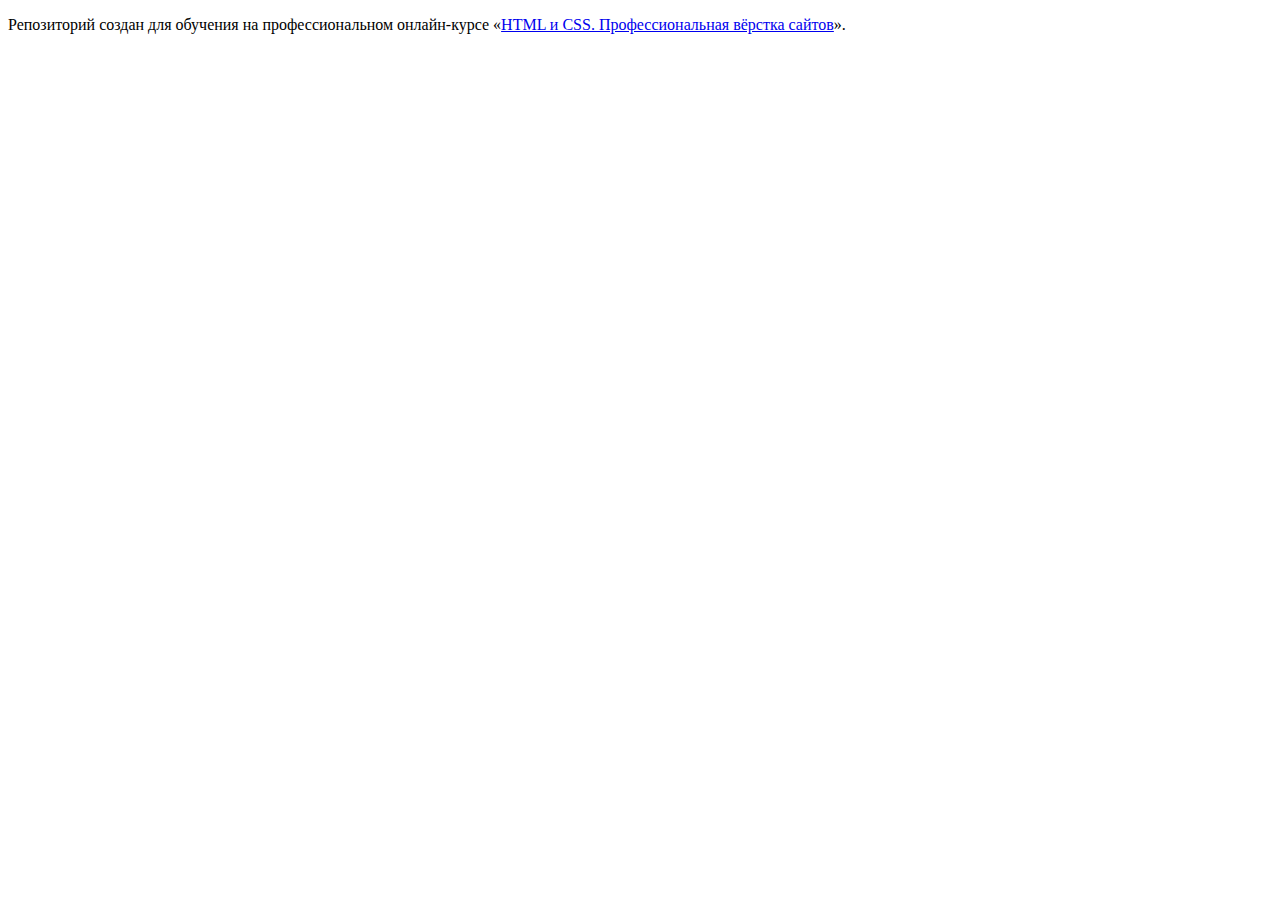
==== index.html @ babab8d6 ":hatching_chick:" ====
<!DOCTYPE html>
<html lang="ru">
  <head>
    <meta charset="utf-8">
    <title>HTML Academy: Седона</title>
  </head>
  <body>

    <p>Репозиторий создан для обучения на профессиональном онлайн‑курсе «<a href="https://htmlacademy.ru/intensive/htmlcss">HTML и CSS. Профессиональная вёрстка сайтов</a>».</p>

  </body>
</html>
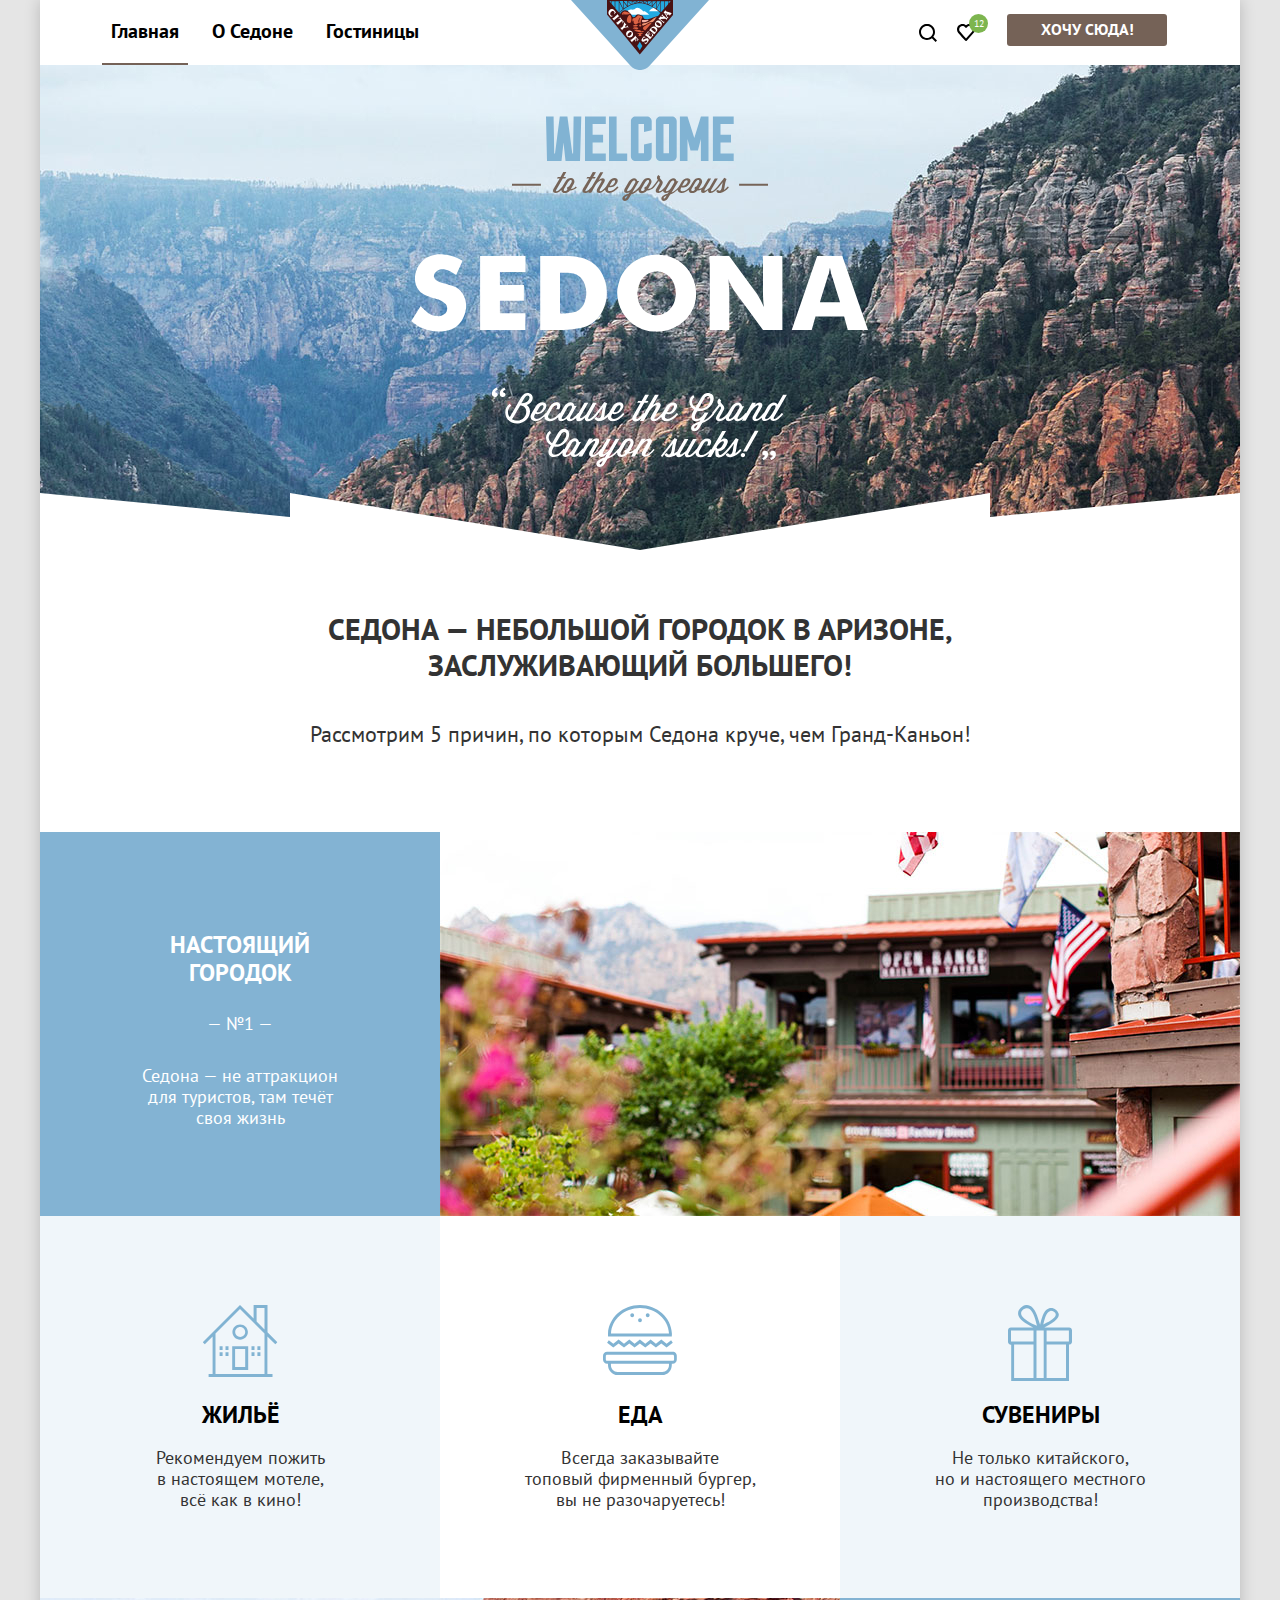
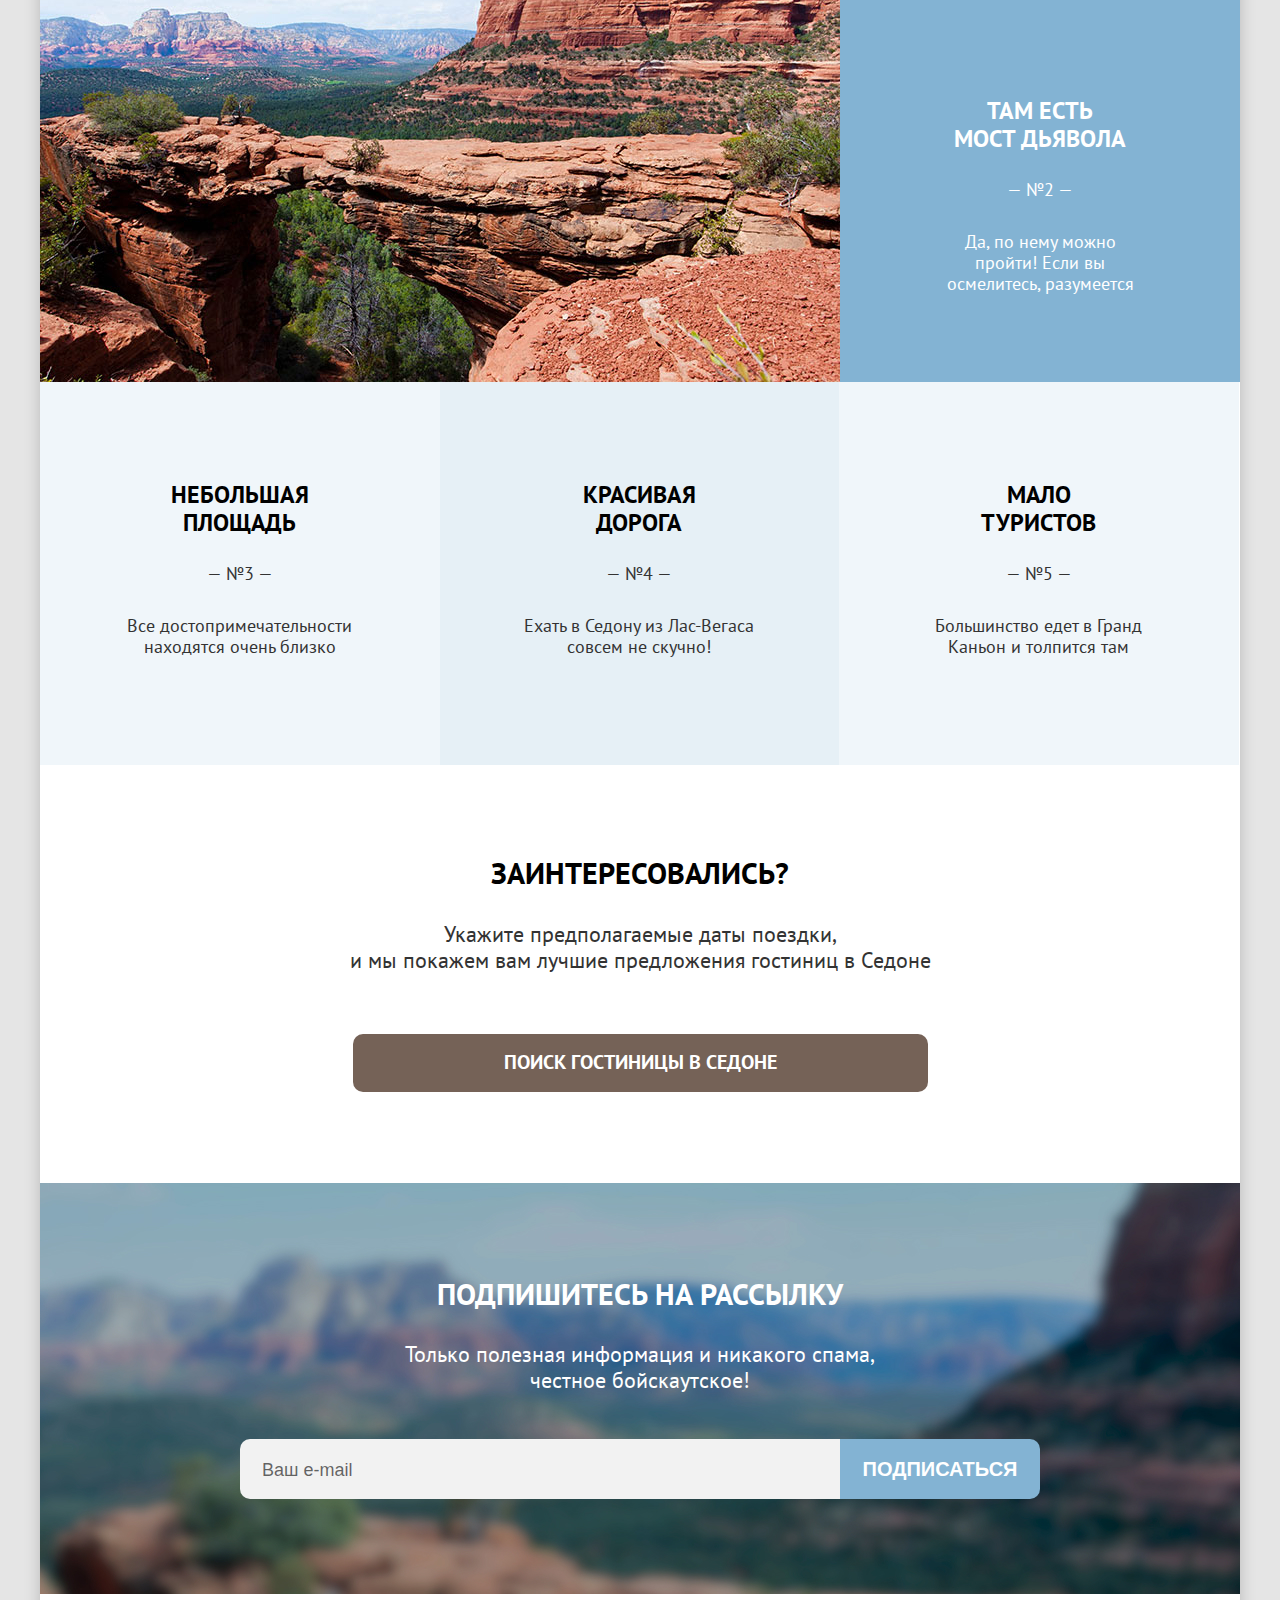
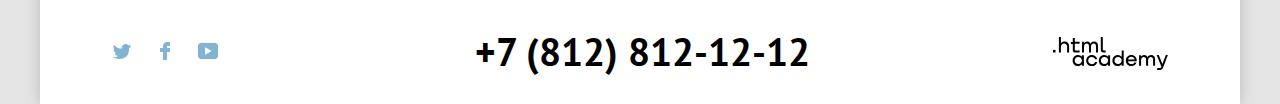
==== commit 75c5fd50: "finish" ====
--- a/index.html
+++ b/index.html
@@ -1,12 +1,295 @@
 <!DOCTYPE html>
 <html lang="ru">
-  <head>
-    <meta charset="utf-8">
-    <title>HTML Academy: Седона</title>
-  </head>
-  <body>
-
-    <p>Репозиторий создан для обучения на профессиональном онлайн‑курсе «<a href="https://htmlacademy.ru/intensive/htmlcss">HTML и CSS. Профессиональная вёрстка сайтов</a>».</p>
-
-  </body>
-</html>
+
+<head>
+  <meta charset="utf-8">
+  <title>HTML Academy: Седона</title>
+  <link rel="icon" href="favicon.ico">
+  <link rel="icon" type="image/png" sizes="32x32" href="img/favicon.png">
+  <link rel="stylesheet" href="./css/style.css">
+</head>
+
+<body>
+  <div class="main-container">
+    <header class="header">
+      <a class="header-logo">
+        <img src="./img/sedona-logo.svg" alt="Логотип сайта Седона" class="header-logo-img" width="138" height="70">
+      </a>
+      <nav class="main-nav">
+        <ul class="site-list">
+          <li class="site-list-item site-list-item--active">
+            <a class="site-list-link ">Главная</a>
+          </li>
+          <li class="site-list-item">
+            <a href="#" class="site-list-link">О Седоне</a>
+          </li>
+          <li class="site-list-item">
+            <a href="catalog.html" class="site-list-link">Гостиницы</a>
+          </li>
+        </ul>
+        <ul class="main-nav-list">
+          <li class="main-nav-item">
+            <a href="#" class="main-nav-link search-link" aria-label="Поиск по сайту">
+              <svg class="search-link-svg" width="18" height="18" viewBox="0 0 18 18" fill="none"
+                xmlns="http://www.w3.org/2000/svg">
+                <path
+                  d="M18 16.5L14.3 12.8C15.3 11.5 16 9.8 16 7.9C16 3.5 12.4 -0.1 8 -0.1C3.6 -0.1 0 3.6 0 8C0 12.4 3.6 16 8 16C9.8 16 11.5 15.4 12.9 14.3L16.6 18L18 16.5ZM8 14C4.7 14 2 11.3 2 8C2 4.7 4.7 2 8 2C11.3 2 14 4.7 14 8C14 11.3 11.3 14 8 14Z" />
+              </svg>
+            </a>
+          </li>
+          <li class="main-nav-item cart">
+            <a href="" class="main-nav-link cart-link" aria-label="Корзина">
+              <svg class="cart-link-svg" width="18" height="17" viewBox="0 0 18 17" fill="none"
+                xmlns="http://www.w3.org/2000/svg">
+                <path
+                  d="M8.9 17C8.6 17 8.3 16.9 8.1 16.6C2.7 10.5 1.4 9.1 1.1 8.7C0.4 7.8 0 6.6 0 5.4C0 2.4 2.4 0 5.5 0C6.8 0 8 0.5 9 1.3C10 0.5 11.3 0 12.5 0C15.5 0 18 2.4 18 5.4C18 6.7 17.5 7.9 16.7 8.8L9.7 16.7C9.5 16.9 9.3 17 8.9 17ZM2.9 7.5C3.2 7.9 6.4 11.5 9 14.4L15.2 7.4C15.7 6.9 15.9 6.2 15.9 5.4C15.9 3.6 14.4 2.1 12.6 2.1C11.6 2.1 10.6 2.6 9.9 3.4C9.6 3.7 9.3 3.8 9 3.8C8.7 3.8 8.4 3.6 8.2 3.4C7.5 2.6 6.5 2.1 5.5 2.1C3.7 2.1 2.2 3.6 2.2 5.4C2.1 6.3 2.5 7 2.9 7.5C2.8 7.5 2.8 7.5 2.9 7.5Z" />
+              </svg>
+
+              <span class="cart-number">12</span>
+            </a>
+            <div class="cart-panel">
+              <ul class="cart-list">
+                <li class="cart-item">
+                  <a href="#" class="cart-item-link">
+                    <img src="./img/hotel-1.jpg" alt="Desert Quail Inn" class="cart-item-img" height="48" width="48">
+                    <p class="cart-item-name">Desert Quail Inn</p>
+                    <p class="cart-item-type">Мотель</p>
+                  </a>
+                  <button class="cart-item-delete" aria-label="Удалить позицию из корзины"></button>
+                </li>
+                <li class="cart-item">
+                  <a href="#" class="cart-item-link">
+                    <img src="./img/hotel-2.jpg" alt="Villas at Poco Diablo" class="cart-item-img" height="48"
+                      width="48">
+                    <p class="cart-item-name">Villas at Poco Diablo</p>
+                    <p class="cart-item-type">Апартаменты</p>
+                  </a>
+                  <button class="cart-item-delete" aria-label="Удалить позицию из корзины"></button>
+                </li>
+              </ul>
+              <a href="#" class="cart-link-all">Все избранные</a>
+            </div>
+          </li>
+          <li class="main-nav-item">
+            <a href="" class="main-nav-link sedona-link">Хочу сюда!</a>
+          </li>
+        </ul>
+      </nav>
+    </header>
+    <main class="main">
+      <h1 class="visually-hidden">Сайт города Седона</h1>
+      <section class="welcome">
+        <h2 class="visually-hidden">Визитная карточка</h2>
+        <img src="./img/welcome-text.svg" alt="Добро пожаловать в Седону" class="welcome-img" width="458" height="352">
+      </section>
+
+      <section class="advantages">
+        <h2 class="visually-hidden">Преимущества</h2>
+        <p class="description-title">Седона — небольшой городок в Аризоне,
+          заслуживающий большего!</p>
+        <p class="description-text">Рассмотрим 5 причин, по которым Седона круче, чем Гранд-Каньон!</p>
+        <ul class="advantages-list">
+          <li class="advantages-item  advantages-item--special">
+            <div class="advantages-container">
+              <div class="advantages-wrapper ">
+
+                <h3 class="advantages-title">Настоящий
+                  городок</h3>
+                <div class="advantages-number">— №1 —</div>
+                <p class="advantages-text">Седона — не аттракцион для туристов, там течёт
+                  своя жизнь</p>
+
+              </div>
+            </div>
+            <ul class="recomendations">
+              <li class="recomendations-item appartments-item">
+                <h4 class="recomendations-title">Жильё</h4>
+                <p class="recomendations-text">Рекомендуем пожить
+                  в настоящем мотеле,
+                  всё как в кино!</p>
+              </li>
+              <li class="recomendations-item eat-item">
+                <h4 class="recomendations-title ">Еда</h4>
+                <p class="recomendations-text">Всегда заказывайте<br>
+                  топовый фирменный бургер, вы не разочаруетесь!</p>
+              </li>
+              <li class="recomendations-item souvenirs-item">
+                <h4 class="recomendations-title">Сувениры</h4>
+                <p class="recomendations-text">Не только китайского,
+                  но&nbsp;и&nbsp;настоящего местного производства!</p>
+              </li>
+            </ul>
+          </li>
+          <li class="advantages-item  advantages-item--special advantages-item--second">
+            <div class="advantages-container">
+              <div class="advantages-wrapper">
+                <h3 class="advantages-title">Там есть
+                  мост дьявола</h3>
+                <div class="advantages-number">— №2 —</div>
+                <p class="advantages-text">Да, по нему можно пройти! Если вы осмелитесь, разумеется</p>
+              </div>
+            </div>
+          </li>
+          <li class="advantages-item square-item">
+            <div class="advantages-wrapper">
+              <h3 class="advantages-title">Небольшая
+                площадь</h3>
+              <div class="advantages-number">— №3 —</div>
+              <p class="advantages-text">Все достопримечательности находятся очень близко</p>
+            </div>
+          </li>
+          <li class="advantages-item road-item">
+            <div class="advantages-wrapper">
+              <h3 class="advantages-title">Красивая
+                дорога</h3>
+              <div class="advantages-number">— №4 —</div>
+              <p class="advantages-text">Ехать в Седону из Лас-Вегаса совсем не скучно!</p>
+            </div>
+          </li>
+          <li class="advantages-item tourists-item">
+            <div class="advantages-wrapper">
+              <h3 class="advantages-title">Мало
+                туристов</h3>
+              <div class="advantages-number">— №5 —</div>
+              <p class="advantages-text">Большинство едет в Гранд Каньон и толпится там</p>
+            </div>
+          </li>
+        </ul>
+      </section>
+      <section class="hotel-search">
+        <h2 class="visually-hidden">Поиск гостиницы</h2>
+        <div class="hotel-search-wrapper">
+          <h3 class="hotel-search-title">Заинтересовались?</h3>
+          <p class="hotel-search-text">Укажите предполагаемые даты поездки,<br>
+            и&nbsp;мы&nbsp;покажем вам лучшие предложения гостиниц в Седоне
+          </p>
+          <a href="" class="hotel-search-link">Поиск гостиницы в Седоне</a>
+        </div>
+      </section>
+    </main>
+    <footer class="footer">
+      <section class="footer-subscribe">
+        <h2 class="visually-hidden">Подписка</h2>
+        <div class="footer-subscribe-wrapper">
+          <h3 class="subscribe-title">Подпишитесь на рассылку</h3>
+          <p class="subscribe-text">
+            Только полезная информация и никакого спама,<br>честное бойскаутское!
+          </p>
+          <form action="https://echo.htmlacademy.ru">
+            <div class="subscribe-form-container">
+              <div class="subscribe-input-container">
+                <label for="" class="visually-hidden">
+                  Введите ваш e-mail
+                </label>
+                <input name="e-mail" type="email" id="subscribe-input" class="subscribe-input" placeholder="Ваш e-mail"
+                  required>
+              </div>
+              <button class="subscribe-submit" type="submit">
+                Подписаться
+              </button>
+            </div>
+          </form>
+        </div>
+      </section>
+      <section class="network">
+        <ul class="network-list">
+          <li class="network-item">
+            <a href="" class="network-link twitter-link" aria-label="Ссылка twitter">
+              <svg width="18" height="15" viewBox="0 0 18 15" fill="none" xmlns="http://www.w3.org/2000/svg">
+                <path
+                  d="M11.6 0.200056C13.4 -0.299944 14.8 0.500056 15.4 1.40006C16.1 1.20006 16.8 0.900056 17.5 0.700056C17.5 1.60006 16.9 2.20006 16.6 2.50006C17.3 2.60006 18 1.90006 18 1.90006C17.8 2.90006 16.9 3.70006 16.3 3.90006C16.1 10.7001 13 15.1001 5.7 15.0001C5.1 15.0001 5.8 15.0001 5.2 15.0001C4.8 15.0001 0.8 14.5001 0 13.1001C2.4 13.3001 4.1 12.7001 5 11.9001C4 11.6001 2.1 11.5001 1.8 9.00006C2.2 9.10006 2.4 9.20006 3.1 9.10006C1.8 8.30006 0.4 7.50006 0.5 5.30006C0.8 5.60006 1.6 5.80006 1.9 5.80006C1.1 5.60006 -0.2 2.50006 0.9 0.900056C2.8 2.80006 4.9 4.50006 8.5 4.70006C8.7 2.30006 9.7 0.800056 11.6 0.200056Z" />
+              </svg>
+            </a>
+          </li>
+          <li class="network-item">
+            <a href="" class="network-link facebook-link" aria-label="Ссылка facebook">
+              <svg width="10" height="18" viewBox="0 0 10 18" fill="none" xmlns="http://www.w3.org/2000/svg">
+                <path d="M7 0C4.8 0 3 1.8 3 4V6H0V10H3V18H7V10H10V6H7V4H10V0H7Z" />
+              </svg>
+            </a>
+          </li>
+          <li class="network-item">
+            <a href="" class="network-link youtube-link" aria-label="Ссылка youtube">
+              <svg width="20" height="16" viewBox="0 0 20 16" fill="none" xmlns="http://www.w3.org/2000/svg">
+                <g clip-path="url(#clip0_3:193)">
+                  <path
+                    d="M17 0H2.9C1.2 0 0 1.5 0 3.2V12.7C0 14.5 1.2 16 2.9 16H17.2C18.7 16 20.1 14.5 20.1 12.8V3.2C19.9 1.5 18.7 0 17 0ZM7 11.8V4.2L13.7 8L7 11.8Z" />
+                </g>
+                <defs>
+                  <clipPath id="clip0_3:193">
+                    <rect width="20" height="16" fill="white" />
+                  </clipPath>
+                </defs>
+              </svg>
+            </a>
+          </li>
+        </ul>
+        <a href="tel:+78128121212" class="number-link">+7 (812) 812-12-12
+        </a>
+        <a href="#" class="logo-htmlacademy-link">
+          <img src="./img/logo_htmlacademy.svg" alt="Ссылка html академии" class="logo-html-link" width="115"
+            height="34">
+        </a>
+      </section>
+    </footer>
+  </div>
+
+  <div class="modal-container">
+    <div class="modal modal-booking">
+      <button class="modal-close-button" aria-label="Закрыть модальное окно" type="button"></button>
+      <section class="modal-content">
+        <h2 class="modal-title">Поиск гостиницы в Седоне</h2>
+        <form class="booking-form" action="https://echo.htmlacademy.ru/" method="post">
+          <div class="booking-form-date arrival-date">
+            <label class="booking-label" for="booking-date-arrival">Дата заезда:</label>
+            <div class="booking-date-input-container">
+              <input class="booking-date-input" type="text" id="booking-date-arrival" name="booking-date-arrival"
+                placeholder="27 апреля 2020" required>
+              <button class="calendar" type="button" aria-label="Открыть календарь"></button>
+              <span class="booking-message booking-message--error">Мы не можем отправить вас в прошлое.</span>
+            </div>
+
+          </div>
+          <div class="booking-form-date departure-date">
+            <label class="booking-label" for="booking-date-departure">Дата выезда:</label>
+            <div class="booking-date-input-container">
+              <input class="booking-date-input" type="text" id="booking-date-departure" name="booking-date-departure"
+                placeholder="1 сентября 2021" required>
+              <button class="calendar" type="button" aria-label="Открыть календарь"></button>
+              <span class="booking-message">На эти даты есть свободные номера. Пока есть.</span>
+            </div>
+          </div>
+          <div class="booking-people-wrapper">
+            <div class="booking-people-container">
+              <lable class="booking-people-lable booking-label">Взрослые:</lable>
+              <div class="booking-people-input-container">
+                <button class="booking-people-minus booking-people-button">-</button>
+                <input type="text" class="booking-people-input" value="2">
+                <button class="booking-people-plus booking-people-button">+</button>
+              </div>
+            </div>
+            <div class="booking-people-container booking-people-container--children">
+              <lable class="booking-people-lable booking-label">Дети:</lable>
+              <div class="info-container">
+                <a href="#" class="info">i</a>
+                <p class="info-text">Укажите количество детей, которые будут с вами, возраст которых от 6 до 18 лет.
+                  Дети до 6 лет размещаются бесплатно.</p>
+              </div>
+              <div class="booking-people-input-container">
+                <button class="booking-people-minus booking-people-button">-</button>
+                <input type="text" class="booking-people-input" value="1">
+                <button class="booking-people-plus booking-people-button">+</button>
+              </div>
+            </div>
+          </div>
+          <div class="booking-submit">
+            <button class="booking-submit-booking" type="submit">Найти</button>
+          </div>
+        </form>
+      </section>
+    </div>
+  </div>
+<script src="./js/script.js"></script>
+</body>
+
+</html>--- a/css/style.css
+++ b/css/style.css
@@ -0,0 +1,2163 @@
+@font-face {
+  font-family: "PT Sans";
+  font-style: normal;
+  font-weight: 700;
+  font-display: swap;
+  src: url("../fonts/ptsans-700.woff2") format("woff2");
+}
+
+@font-face {
+  font-family: "PT Sans";
+  font-style: normal;
+  font-weight: 400;
+  font-display: swap;
+  src: url("../fonts/ptsans-400.woff2") format("woff2");
+}
+
+body{
+  background: #e5e5e5;
+  font-family: "PT Sans", "Arial", sans-serif;
+  font-weight: 400;
+  font-size: 22px;
+  line-height: 36px;
+  color: #333333;
+  padding: 0;
+  margin: 0;
+  height: 100vh;
+}
+
+a {
+  text-decoration: none;
+}
+
+.visually-hidden {
+  position: absolute;
+  width: 1px;
+  height: 1px;
+  margin: -1px;
+  padding: 0;
+  border: 0;
+  clip: rect(0 0 0 0);
+  overflow: hidden;
+}
+
+:root{
+  --white: #ffffff;
+  --black: #000000;
+  --dark: #333333;
+  --gray: #e5e5e5;
+  --light-gray: #f2f2f2;
+  --brown: #756257;
+  --dark-brown: #615048;
+  --green: #7DB54F;
+  --dark-green: #6C9E42;
+  --blue: #83B3D3;
+  --dark-blue: #68A2CA;
+  --cold-light: hsl(204 48% 67% / 0.12);
+  --cold-dark: hsl(204 48% 67% / 0.2);
+  --coral: #FF5757;
+  --orange : #FD922E;
+  --lucky-green: #7DB550;
+  --grey-dark: #e6e6e6;
+  --grey-blue: #3F5E72;
+}
+
+.main-container {
+  width: 1200px;
+  margin: 0 auto;
+  background: var(--white);
+  box-shadow: 0 0 15px rgba(0, 0, 0, 0.2);
+  min-height: 100%;
+  display: flex;
+  flex-direction: column;
+}
+
+.header {
+  position: relative;
+  z-index: 10;
+}
+
+.header-logo {
+  position: absolute;
+  top: 0;
+  left: 531px;
+}
+
+.main-nav {
+  width: 1076px;
+  margin: 0 auto;
+  grid-template-columns: 443px 447px;
+  display: grid;
+  grid-column-gap: 175px;
+}
+
+.site-list {
+  padding: 0;
+  margin: 0;
+  list-style: none;
+  display: flex;
+  flex-wrap: wrap;
+}
+
+.site-list-item {
+  margin-right: 15px;
+  padding-top: 12px;
+  padding-bottom: 15px;
+}
+
+.site-list-item--active {
+  border-bottom: 2px solid var(--brown);
+}
+
+.site-list-link {
+  font-weight: 700;
+  font-size: 20px;
+  line-height: 26px;
+  color: var(--black);
+  text-decoration: none;
+  padding: 3px 0 5px;
+  margin: 0 6px;
+  border-radius: 7px;
+  border: 3px solid transparent;
+}
+
+.site-list-link:hover {
+  color: var(--brown);
+}
+
+.site-list-link:focus {
+  border-color:var(--blue);
+  outline: none;
+}
+
+.site-list-link:active {
+  border-color: transparent;
+  opacity: 0.3;
+}
+
+.main-nav-list {
+  padding: 0;
+  margin: 0;
+  list-style: none;
+  display: flex;
+  flex-wrap: wrap;
+  justify-content: flex-end;
+}
+
+.main-nav-item {
+  padding-top: 9px;
+  margin-left: 21px;
+  padding-bottom: 10px;
+}
+
+.search-link {
+  display: block;
+  width: 38px;
+  height: 37px;
+  position: relative;
+  margin-top: 5px;
+  border: 3px solid transparent;
+  border-radius: 8px;
+  box-sizing: border-box;
+}
+
+.search-link-svg{
+  fill: var(--black);
+  position: absolute;
+  left: 6px;
+  top: 7px;
+}
+
+.search-link:hover .search-link-svg{
+  fill: var(--brown);
+}
+
+.search-link:focus {
+  border-color: var(--blue);
+  outline: none;
+}
+
+.search-link:focus .search-link-svg{
+  fill: var(--brown);
+}
+
+.search-link:active {
+  border-color: transparent;
+  outline: none;
+  opacity: 0.3;
+}
+
+.search-link:active .search-link-svg{
+  fill: var(--brown);
+}
+
+.cart-link {
+  display: block;
+  width: 38px;
+  height: 37px;
+  position: relative;
+  margin-top: 5px;
+  border: 3px solid transparent;
+  border-radius: 8px;
+  box-sizing: border-box;
+}
+
+.cart-link-svg {
+  position: absolute;
+  width: 18px;
+  height: 17px;
+  top: 7px;
+  left: 6px;
+  fill: var(--black);
+}
+
+.cart-link:hover .cart-link-svg{
+  fill: var(--brown);
+}
+
+.cart-link:focus {
+  border: 3px solid var(--blue);
+  border-radius: 10px;
+  outline: none;
+}
+
+.cart-link:focus .cart-link-svg{
+  fill: var(--brown);
+}
+
+.cart-link:active{
+  border-color: transparent;
+  opacity: 0.3;
+}
+
+.cart-link:active .cart-link-svg{
+  fill: var(--brown);
+}
+
+.cart-number {
+  font-size: 10px;
+  display: block;
+  position: absolute;
+  text-decoration: none;
+  color: #ffffff;
+  background: #7DB54F;
+  height: 19px;
+  min-width: 19px;
+  text-align: center;
+  right: -5px;
+  top: -3px;
+  border-radius: 50%;
+  line-height: 19px;
+}
+
+.cart {
+  position: relative;
+  margin-left: 0;
+}
+
+.cart-panel {
+  width: 398px;
+  position: absolute;
+  background: var(--white);
+  border: 1px solid var(--grey-dark);
+  box-shadow: 0px 25px 50px rgba(0, 0, 0, 0.15);
+  border-radius: 20px;
+  left: 8px;
+  top: 53px;
+  transform: translateX(-50%);
+  padding-top: 14px;
+  display: none;
+}
+
+.cart:hover .cart-panel{
+  display: block;
+}
+
+.cart:focus-within .cart-panel{
+  display: block;
+}
+
+.cart-panel::before{
+  content: "";
+  position: absolute;
+  width: 12px;
+  height: 12px;
+  left: 50%;
+  top: -6px;
+  border-top: 1px solid var(--grey-dark);
+  border-left: 1px solid var(--grey-dark);
+  transform: rotate(45deg);
+  background-color: var(--white);
+  margin-left: -8px;
+}
+
+.cart-list {
+  padding: 0 14px 0 15px;
+  margin: 0 auto 18px;
+  list-style: none;
+}
+
+.cart-item {
+  position: relative;
+  margin-bottom: 7px;
+  min-height: 48px;
+}
+
+.cart-item:last-child {
+  margin-bottom: 0;
+}
+
+.cart-item-link {
+  padding: 7px 7px 10px 73px;
+  position: relative;
+  display: inline-block;
+  vertical-align: top;
+  border: 3px solid transparent;
+  border-radius: 10px;
+}
+
+.cart-item-link:hover{
+  opacity: 0.6;
+}
+
+.cart-item-link:focus{
+  border-color: var(--blue);
+  opacity: 1;
+  outline: none;
+}
+
+.cart-item-link:active{
+  border-color: transparent;
+  opacity: 0.3;
+}
+
+.cart-item-img {
+  width: 48px;
+  height: 48px;
+  position: absolute;
+  top: 6px;
+  left: 7px;
+  border-radius: 50%;
+}
+
+.cart-item-name {
+  padding: 0;
+  margin: 0;
+  font-size: 18px;
+  line-height: 25px;
+  color: var(--black);
+  font-weight: 700;
+}
+
+.cart-item-type {
+  padding: 0;
+  margin: 0;
+  font-size: 16px;
+  color: var(--dark);
+  line-height: 18px;
+}
+
+.cart-item-delete {
+  position: absolute;
+  right: 0;
+  top: 7px;
+  width: 36px;
+  height: 36px;
+  display: flex;
+  justify-content: center;
+  align-items: center;
+  border: 3px solid transparent;
+  background: none;
+  cursor: pointer;
+  border-radius: 8px;
+}
+
+.cart-item-delete::after {
+  content: "";
+  width: 16px;
+  height: 16px;
+  display: block;
+  background: url("../img/delete.svg") no-repeat top left;
+  background-size: cover;
+  opacity: 0.2;
+}
+
+.cart-item-delete:hover::after{
+  opacity: 1;
+}
+
+.cart-item-delete:focus{
+  border-color: var(--blue);
+  opacity: 1;
+  outline: none;
+}
+
+.cart-item-delete:active{
+  border-color: transparent;
+  opacity: 0.1;
+}
+
+.cart-link-all {
+  text-align: center;
+  text-transform: uppercase;
+  color: var(--white);
+  display: block;
+  background: var(--brown);
+  width: calc(100% + 2px);
+  margin-left: -1px;
+  border-bottom-left-radius: 20px;
+  border-bottom-right-radius: 20px;
+  margin-bottom: -1px;
+  font-size: 16px;
+  font-weight: 700;
+  line-height: 21px;
+  box-sizing: border-box;
+  padding: 17px 10px;
+  border: 3px solid var(--brown);
+}
+
+.cart-link-all:hover{
+  background-color: var(--dark-brown);
+  border-color: var(--dark-brown);
+}
+
+.cart-link-all:focus{
+  border-color: var(--blue);
+  outline: none;
+}
+
+.cart-link-all:active{
+  border-color: var(--dark-brown);
+  color: rgba(255, 255, 255, 0.3);
+}
+
+.sedona-link {
+  display: inline-block;
+  background: var(--brown);
+  min-width: 160px;
+  box-sizing: border-box;
+  line-height: 21px;
+  padding: 5px 10px 6px;
+  text-decoration: none;
+  border-radius: 3px;
+  font-weight: 700;
+  font-size: 16px;
+  color: #ffffff;
+  text-align: center;
+  text-transform: uppercase;
+}
+
+.sedona-link:hover {
+  background: var(--dark-brown);
+}
+
+.sedona-link:focus {
+  border: 3px solid #83B3D3;
+  outline: none;
+}
+
+.main {
+  flex-grow: 1;
+}
+
+.welcome {
+  min-height: 485px;
+  background: #000000 url("../img/sedona-background.jpeg") no-repeat top center;
+  padding-top: 51px;
+  box-sizing: border-box;
+  position: relative;
+  margin-bottom: 61px;
+}
+
+.welcome::after {
+  content: "";
+  display: block;
+  width: 100%;
+  height: 57px;
+  position: absolute;
+  left: 0;
+  bottom: 0;
+  background: url("../img/divider.svg") no-repeat center bottom;
+}
+
+.welcome-img {
+  margin: 0 auto;
+  display: block;
+  width: 458px;
+}
+
+.description-title{
+  text-transform: uppercase;
+  margin: 0 auto 33px;
+  padding: 0;
+  display: block;
+  width: 702px;
+  font-size: 30px;
+  text-align: center;
+  font-weight: 700;
+}
+
+.description-text {
+  padding: 0;
+  margin: 0 auto 80px;
+  width: 720px;
+  text-align: center;
+}
+
+.advantages-list{
+  padding: 0;
+  margin: 0;
+  list-style: none;
+  display: flex;
+  flex-wrap: wrap;
+  width: 100%;
+}
+
+.advantages-item{
+  text-align: center;
+  width: 33.3%;
+}
+
+.advantages-item--special{
+  width: 100%;
+}
+
+.advantages-item--special .advantages-container::after{
+  content: "";
+  width: 800px;
+  min-height: 384px;
+  background: url("../img/photo-cafe.jpeg") no-repeat top left;
+  background-size: cover;
+  display: block;
+}
+
+.advantages-item--second .advantages-container::after{
+  background-image: url("../img/photo-canion.jpeg");
+  order: 1;
+
+}
+
+.advantages-item--second .advantages-wrapper{
+  order: 2;
+
+}
+
+.advantages-wrapper{
+  padding: 99px 0 108px 0;
+
+}
+
+.advantages-item--special .advantages-wrapper{
+  background:#83B3D3 ;
+  width: 400px;
+  padding: 99px 0 87px 0;
+}
+
+.advantages-item--special .advantages-container{
+  display: flex;
+  align-items: stretch;
+}
+
+.advantages-title{
+  font-size: 24px;
+  font-weight: 700px;
+  line-height: 28px;
+  color: var(--black);
+  text-transform: uppercase;
+  padding: 0;
+  margin: 0 auto 26px;
+  width: 172px;
+}
+
+.advantages-item--special .advantages-title{
+  color: white;
+}
+
+.advantages-number{
+  font-size: 18px;
+  line-height: 21px;
+  color: var(--dark);
+  margin-bottom: 31px;
+}
+
+.advantages-item--special .advantages-number{
+  color: white;
+}
+
+.advantages-text{
+  font-size: 18px;
+  font-weight: 400;
+  line-height: 21px;
+  color: var(--dark);
+  padding: 0;
+  margin: 0 auto;
+  width: 216px;
+}
+
+.advantages-item--special .advantages-text{
+  color: white;
+}
+
+.recomendations{
+  display: flex;
+  justify-content: flex-start;
+  width: 100%;
+  margin: 0;
+  padding: 0;
+  list-style: none;
+  flex-wrap: wrap;
+}
+
+.recomendations-item{
+  display: block;
+  width: 400px;
+  position: relative;
+  padding: 185px 0 88px 0;
+  margin: 0;
+}
+
+.recomendations-item::before{
+  content: "";
+  display: block;
+  width: 75px;
+  height: 72px;
+  position: absolute;
+  left: 50%;
+  top: 89px;
+  transform: translateX(-50%);
+  background: transparent;
+}
+
+.appartments-item::before{
+  background: url("../img/group-house.svg");
+}
+
+.eat-item::before{
+  background: url("../img/icon-burger.svg");
+  width: 74px;
+  height: 70px;
+}
+
+.souvenirs-item::before{
+  background: url("../img/icon-surprise.svg");
+  width: 64px;
+  height: 76px;
+}
+
+.recomendations-title{
+  padding: 0;
+  margin: 0 0 18px 0;
+  display: block;
+  font-weight: 700;
+  font-size: 24px;
+  line-height: 28px;
+  text-transform: uppercase;
+  width: 401px;;
+  text-align: center;
+}
+
+.recomendations-text{
+  padding: 0;
+  margin: 0 auto;
+  display: block;
+  font-weight: 400;
+  font-size: 18px;
+  line-height: 21px;
+  color: #333333;
+  width: 227px;
+}
+
+.appartments-item .recomendations-text{
+  width: 175px;
+}
+
+.appartments-item{
+  width: 400px;
+  background-color: var(--cold-light);
+  color: var(--black);
+}
+
+.eat-item .recomendations-text{
+  width: 248px;
+}
+
+.eat-item{
+  width: 400px;
+  background-color: var(--white);
+  color: var(--black);
+}
+
+.souvenirs-item .recomendations-text{
+  width: 279px;
+}
+
+.souvenirs-item{
+  width: 400px;
+  background-color: var(--cold-light);
+  color: var(--black);
+}
+
+.square-item{
+  background-color: var(--cold-light);
+  color: var(--black);
+}
+
+.square-item .advantages-text{
+  width: 270px;
+  color: var(--dark);
+}
+
+.road-item{
+  background-color: var(--cold-dark);
+  color: var(--black);
+}
+
+.road-item .advantages-text{
+  width: 283px;
+  color: var(--dark);
+}
+
+.tourists-item{
+  background-color: var(--cold-light);
+  color: var(--black);
+}
+
+.tourists-item .advantages-text{
+  color: var(--dark);
+}
+
+.hotel-search{
+  padding: 90px 0 91px;
+}
+
+.hotel-search-wrapper{
+  width: 626px;
+  margin: 0 auto;
+  text-align: center;
+}
+
+.hotel-search-title{
+  padding: 0;
+  margin: 0 0 30px;
+  font-weight: 700;
+  font-size: 30px;
+  line-height: 36px;
+  text-transform: uppercase;
+  color: var(--black);
+}
+
+.hotel-search-text{
+  padding: 0;
+  margin: 0 0 61px;
+  font-size: 22px;
+  line-height: 26px;
+  color: var(--dark);
+}
+
+.hotel-search-link{
+  display: inline-block;
+  padding: 10px 15px 12px;
+  margin: 0 auto;
+  min-width: 575px;
+  color:white;
+  background: var(--brown);
+  text-transform: uppercase;
+  border-radius: 10px;
+  text-decoration: none;
+  box-sizing: border-box;
+  font-weight: 700;
+  font-size: 20px;
+}
+
+.hotel-search-link:hover{
+  background: var(--dark-brown);
+}
+
+.hotel-search-link:focus{
+  border: 3px solid #83B3D3;
+  outline: none;
+}
+
+.footer-subscribe{
+  padding: 68px 0 90px;
+  min-height: 411px;
+  background: #ffffff url("../img/background-transparent.jpeg") no-repeat top center;
+  padding-top: 93px;
+  box-sizing: border-box;
+  position: relative;
+}
+
+.inner-page .footer-subscribe{
+  background: var(--white);
+  padding-top: 87px;
+  margin-bottom: 39px;
+}
+
+.footer-subscribe-wrapper{
+  margin: 0 auto;
+  text-align: center;
+}
+
+.subscribe-title{
+  padding: 0;
+  margin: 0 0 29px;
+  font-weight: 700;
+  font-size: 30px;
+  line-height: 36px;
+  text-transform: uppercase;
+  color: var(--white);
+}
+
+.inner-page .subscribe-title{
+  color: var(--black);
+}
+
+.subscribe-text{
+  padding: 0;
+  margin: 0 0 46px;
+  font-size: 22px;
+  line-height: 26px;
+  font-weight: 400;
+  color: var(--white);
+}
+
+.subscribe-input{
+  width: 600px;
+  height: 60px;
+  background: var(--light-gray);
+  color: var(--black);
+  display: block;
+  border: none;
+  border-bottom-left-radius: 10px;
+  border-top-left-radius: 10px;
+  padding-left: 22px;
+  box-sizing: border-box;
+  font-size: 18px;
+  line-height: 26px;
+  padding-top: 4px;
+  font-weight: 400;
+}
+
+.subscribe-input::placeholder {
+  color: rgba(0, 0, 0, 0.6);
+}
+
+.subscribe-input:hover{
+  background: var(--grey-dark);
+}
+
+.subscribe-input:focus{
+  background: #E6E6E6;
+  border-radius: 10px 0 0 10px;
+  border: 3px solid #83B3D3;
+  outline: none;
+}
+
+.subscribe-input:valid{
+  background: var(--white);
+  border: 3px solid #000000;
+}
+
+.subscribe-input::spelling-error{
+  background: var(--white);
+  border: 3px solid var(--coral);
+}
+
+.subscribe-submit{
+  min-width: 200px;
+  height: 60px;
+  background: var(--blue);
+  color: var(--white);
+  border-bottom-right-radius: 10px;
+  border-top-right-radius: 10px;
+  border: none;
+  text-transform: uppercase;
+  font-size: 20px;
+  font-weight: 700;
+  line-height: 26px;
+  cursor: pointer;
+}
+
+.subscribe-submit:hover{
+  background: var(--dark-blue);
+  box-shadow: 0px 4px 4px rgba(0, 0, 0, 0.25);
+}
+
+.subscribe-submit:focus{
+  background: var(--dark-blue);
+  border: 3px solid var(--brown);
+  border-radius: 0px 10px 10px 0px;
+  outline: none;
+}
+
+.subscribe-form-container{
+  display: flex;
+  width: 100%;
+  justify-content: center;
+}
+
+.network{
+  width: 1076px;
+  margin: 0 auto;
+  display: flex;
+  justify-content: space-between;
+}
+
+.network-list{
+  padding: 0;
+  margin: 37px 0 0;
+  list-style: none;
+  display: flex;
+  flex-wrap: wrap;
+}
+
+.network-item{
+  margin-right: 3px;
+}
+
+.network-link{
+  display: flex;
+  width: 40px;
+  height: 40px;
+  border: 3px solid transparent;
+  box-sizing: border-box;
+  border-radius: 10px;
+  align-items: center;
+  justify-content: center;
+}
+
+.network-link:focus{
+  border: 3px solid #83B3D3;
+}
+
+.twitter-link svg{
+  display: block;
+  width: 18px;
+  height: 15px;
+
+  /*background: url("../img/twitter.svg") no-repeat 0 0;*/
+}
+
+.facebook-link svg{
+  display: block;
+  width: 10px;
+  height: 18px;
+  /*background: url("../img/facebook.svg") no-repeat 0 0;*/
+}
+
+.youtube-link svg{
+  display: block;
+  width: 20px;
+  height: 16px;
+  /*background: url("../img/youtube.svg") no-repeat 0 0;*/
+}
+
+.network-link svg{
+  fill:#83B3D3;
+}
+
+.network-link:hover svg{
+  fill: var(--dark-blue) ;
+}
+
+.youtube-link:hover svg{
+  filter: drop-shadow(0px 4px 4px rgba(0, 0, 0, 0.25));
+}
+
+.number-link{
+  display: flex;
+  color: var(--black);
+  min-width: 361px;
+  height: 70px;
+  margin: 20px;
+  padding: 15px;
+  text-decoration: none;
+  text-align: center;
+  font-weight: 700;
+  line-height: 45px;
+  font-size: 39px;
+  margin-bottom: 20px;
+  border: 3px solid transparent;
+  box-sizing: border-box;
+  border-radius: 10px;
+  border: none;
+}
+
+.logo-htmlacademy-link{
+  margin-top: 43px;
+  margin-right: 10px;
+}
+
+.number-link:hover{
+  color: var(--brown);
+}
+
+.number-link:focus{
+  color: var(--brown);
+  border: 3px solid #83B3D3;
+}
+
+.logo-html-link svg{
+  display: block;
+  padding: 0;
+  margin: 42px 0px 19px 0px;
+  list-style: none;
+  flex-wrap: wrap;
+  min-width: 133px;
+  border: 3px solid transparent;
+  box-sizing: border-box;
+  border-radius: 10px;
+  border: none;
+}
+
+.logo-html-link:focus {
+  border: 3px solid #83B3D3;
+}
+
+.catalog-products{
+  background: var(--black) url("../img/catalog-background.jpeg") no-repeat top left;
+  padding: 39px 0 0 0;
+  margin: 0;
+}
+
+.inner-header-title{
+  margin: 0;
+  padding: 0 0 0 71px;
+  color: var(--white);
+  font-size: 60px;
+  line-height: 64px;
+  font-weight: 700;
+}
+
+.breadcrumbs{
+  display: flex;
+  margin: 0 0 39px 0;
+  list-style: none;
+  padding: 0 0 0 65px;
+}
+
+.breadcrumbs-link-home{
+  width: 28px;
+  height: 27px;
+  display: flex;
+  justify-content: center;
+  align-items: center;
+  border: 3px solid transparent;
+  box-sizing: border-box;
+  border-radius: 4px;
+  margin-right: 15px;
+}
+
+.breadcrumbs-link-home::after{
+  content: "";
+  width: 12px;
+  height: 12px;
+  background: url("../img/bread-crumbs-home.svg") no-repeat top left;
+  background-size: cover;
+  display: block;
+}
+
+.breadcrumbs-link-home:hover{
+  opacity: 0.6;
+}
+
+.breadcrumbs-link-home:focus{
+  border-color: var(--blue);
+  outline: none;
+}
+
+.breadcrumbs-link{
+  display: block;
+  font-weight: 400;
+  font-size: 16px;
+  line-height: 27px;
+  color: var(--white);
+  border: 3px solid transparent;
+  cursor: pointer;
+}
+
+.breadcrumbs-link:hover{
+  opacity: 0.6;
+}
+
+.breadcrumbs-link:focus{
+  border-color: var(--blue);
+  outline: none;
+}
+
+.breadcrumbs-link::before{
+  background: url("../img/nav-link-export.svg") no-repeat top left;
+}
+
+
+
+
+.catalog-filter-container{
+  display: flex;
+  flex-wrap: wrap;
+  padding-left: 72px;
+}
+
+.catalog-filter-group{
+  padding: 0;
+  margin: 0;
+  border: none;
+  padding-right: 67px;
+}
+
+.catalog-filter-title{
+  padding: 0;
+  margin: 0;
+  font-size: 20px;
+  line-height: 26px;
+  font-weight: 700;
+  color: var(--white);
+}
+
+.catalog-filter-list{
+  padding: 29px 0 0 0;
+  margin: 0;
+  list-style: none;
+}
+
+.catalog-filter-group-cost{
+  padding: 0;
+  margin: 0;
+  border: none;
+  padding-right: 67px;
+  padding-left: 100px;
+}
+
+.checkbox-label{
+  position: relative;
+  padding-left: 40px;
+  font-size: 18px;
+  line-height: 23px;
+  color: var(--white);
+  display: inline-block;
+  vertical-align: top;
+  cursor: pointer;
+}
+
+.checkbox-label::before{
+  content: "";
+  width: 20px;
+  height: 20px;
+  border-radius: 3px;
+  background: var(--white);
+  display: block;
+  position: absolute;
+  left: 0;
+  top: 0;
+}
+
+.checkbox-label::after{
+  content: "";
+  width: 11px;
+  height: 7px;
+  position: absolute;
+  left: 4px;
+  top: 3px;
+  border-left: 2px solid #3F5E72;
+  border-bottom: 2px solid #3F5E72;
+  display: none;
+  transform: rotate(-45deg);
+}
+
+.checkbox-input:checked + .checkbox-label::after{
+  display: block;
+}
+
+.checkbox-label::before:hover{
+  background: rgba(255, 255, 255, 0.6);
+}
+
+.checkbox-label::before:focus{
+  border-color: var(--blue);
+  outline: none;
+}
+
+
+
+.radio-label{
+  position: relative;
+  padding-left: 40px;
+  font-size: 18px;
+  line-height: 23px;
+  color: var(--white);
+  display: inline-block;
+  vertical-align: top;
+  cursor: pointer;
+}
+
+.radio-label::before{
+  content: "";
+  width: 20px;
+  height: 20px;
+  border-radius: 50%;
+  background: var(--white);
+  display: block;
+  position: absolute;
+  left: 0;
+  top: 0;
+}
+
+.radio-label::after{
+  content: "";
+  width: 10px;
+  height: 10px;
+  border-radius: 50%;
+  background: var(--grey-blue);
+  position: absolute;
+  left: 5px;
+  top: 5px;
+  display: none;
+
+}
+
+.radio-input:checked + .radio-label::after{
+  display: block;
+}
+
+.min-max-container{
+  border: 2px solid var(--white);
+  border-radius: 4px;
+  display: flex;
+  width: 287px;
+  height: 48px;
+  box-sizing: border-box;
+  position: relative;
+  justify-content: space-between;
+  margin-top: 35px;
+  margin-bottom: 20px;
+}
+
+.min-max-container::after{
+  content: "";
+  position: absolute;
+  left: 142px;
+  top: 0;
+  height: 46px;
+  width: 1px;
+  border-left: 2px solid var(--white);
+  display: block;
+}
+
+.min-max-container:hover{
+  opacity: 0.6;
+}
+
+.min-max-container:focus{
+  border: 2px solid #FFFFFF;
+  box-sizing: border-box;
+  box-shadow: 0px 0px 0px 3px #81B3D2;
+}
+
+.min-max-group{
+  width: 142px;
+  display: flex;
+}
+
+.min-max-group:hover{
+  box-sizing: border-box;
+  opacity: 0.6;
+}
+
+.min-max-group:focus{
+  border: 2px solid #FFFFFF;
+  box-sizing: border-box;
+  box-shadow: 0px 0px 0px 3px #81B3D2;
+}
+
+.min-max-group:valid{
+  background: var(--white);
+  border: 3px solid #000000;
+}
+
+.min-max-input{
+  width: 98px;
+  background: none;
+  border: none;
+  font-size: 18px;
+  line-height: 23px;
+  color: var(--white);
+  padding:0 17px;
+  box-sizing: border-box;
+}
+
+.min-max-input-max{
+  width: 91px;
+  background: none;
+  border: none;
+  font-size: 18px;
+  line-height: 23px;
+  color: var(--white);
+  padding: 0 0px 0 13px;
+  box-sizing: border-box;
+}
+
+.min-max-input:focus{
+  outline: none;
+}
+
+.min-max-label{
+  font-size: 18px;
+  line-height: 20px;
+  font-weight: normal;
+  color: rgba(0, 0, 0, 0.3);
+  padding-top: 10px;
+  padding-left: 13px;
+}
+
+.range-container{
+  width: 287px;
+  height: 20px;
+  position: relative;
+}
+
+.range-scale{
+  width: 100%;
+  height: 1px;
+  border-top: 4px solid rgba(255, 255, 255, 0.3);
+  top: 7px;
+  left: 0;
+  position: absolute;
+}
+
+.range{
+  width: 75%;
+  height: 1px;
+  border-top: 4px solid var(--white);
+  top: 7px;
+  left: 0;
+  position: absolute;
+}
+
+.range-handle{
+  display: block;
+  width: 20px;
+  height: 20px;
+  background: var(--white);
+  border-radius: 5px;
+  position: absolute;
+  top: 0;
+  left: 0;
+}
+
+.range-handle--min{
+  left: 0;
+}
+
+.range-handle--max{
+  left: 75%;
+}
+
+.catalog-filter-submit-reset{
+  display: flex;
+  flex-direction: column;
+  justify-content: space-between;
+  width: 186px;
+  padding: 0;
+  margin: 0;
+  text-align: center;
+  align-items: center;
+  border: transparent;
+}
+
+.button-filter-submit{
+  margin: 0;
+  margin-top: 59px;
+  padding: 3px 0 0 3px;
+  font-size: 14px;
+  line-height: 21px;
+  font-weight: 700;
+  display: block;
+  text-transform: uppercase;
+  min-width: 160px;
+  background: var(--blue);
+  color: var(--white);
+  height: 48px;
+  border: 3px solid transparent;
+  border-radius: 4px;
+
+}
+
+.button-filter-submit:hover{
+  background: var(--dark-blue);
+}
+
+.button-filter-submit:focus{
+  border-color: var(--white);
+}
+
+.button-filter-reset{
+  margin: 0;
+  margin-top: 10px;
+  padding: 0 5px 0 5px;
+  font-size: 17px;
+  line-height: 40px;
+  font-weight: 400;
+  color: var(--white);
+  background: transparent;
+  border: 3px solid transparent;
+  border-radius: 4px;
+  display: block;
+  margin-bottom: 71px;
+}
+
+.button-filter-reset:hover{
+  opacity: 0.6;
+}
+
+.button-filter-reset:focus{
+  border: 3px solid var(--blue);
+  box-sizing: border-box;
+  border-radius: 4px;
+
+}
+
+.sorting{
+  padding: 44px 70px 42px;
+  display: flex;
+}
+
+.sorting-title{
+  font-weight: 700;
+  padding: 5px 0 0;
+  margin: 0 193px 0 0;
+  font-size: 30px;
+  line-height: 39px;
+  text-transform: uppercase;
+  color: var(--black);
+}
+
+.select-control{
+  width: 287px;
+  height: 48px;
+  border: 2px solid #E6E6E6;
+  box-sizing: border-box;
+  border-radius: 4px;
+  font-weight: 400;
+  font-size: 16px;
+  line-height: 23px;
+  color: var(--dark);
+  padding: 0 0 0 12px;
+}
+
+.select-control:hover {
+  border: 2px solid var(--blue);
+  box-sizing: border-box;
+  border-radius: 4px;
+}
+
+.select-control:focus {
+  border: 2px solid var(--blue);
+  box-sizing: border-box;
+  border-radius: 4px;
+}
+
+.sorting-list{
+  padding: 0;
+  margin: 0 0 0 72px;
+  display: flex;
+  list-style: none;
+  width: 170px;
+
+}
+
+.sorting-item{
+  margin-left: 8px;
+
+
+}
+
+.sorting-link{
+  width: 48px;
+  height: 48px;
+  display: flex;
+  justify-content: center;
+  align-items: center;
+  border: 2px solid #E6E6E6;
+  box-sizing: border-box;
+  border-radius: 4px;
+}
+
+.sorting-link::before{
+  content: "";
+  width: 16px;
+  height: 14px;
+  display: block;
+
+}
+
+.sorting-link--table::before{
+  background: url("../img/mode-tile.svg") no-repeat top left;
+
+}
+
+.sorting-link--full::before{
+  background: url("../img/mode-slideshow.svg") no-repeat top left;
+}
+
+.sorting-link--list::before{
+  background: url("../img/mode-tile.svg") no-repeat top left;
+}
+
+.sorting-link:hover {
+  border: 2px solid var(--blue);
+  box-sizing: border-box;
+  border-radius: 4px;
+}
+
+.sorting-link:focus {
+  border: 2px solid var(--blue);
+  box-sizing: border-box;
+  border-radius: 4px;
+}
+
+.sorting-link:valid {
+  border: 2px solid var(--black);
+  box-sizing: border-box;
+  border-radius: 4px;
+}
+
+.hotels{
+  padding: 0 70px;
+}
+
+.hotels-list{
+  padding: 0;
+  margin: 0;
+  list-style: none;
+  border-top: 1px solid var(--gray);
+
+}
+
+.hotels-item{
+  padding-top: 27px;
+  padding-bottom: 8px;
+  border-bottom: 1px solid var(--gray);
+  position: relative;
+  padding-left: 219px;
+  padding-right: 200px;
+  min-height: 145px;
+
+}
+
+.hotel-img-link{
+  display: block;
+  width: 180px;
+  height: 120px;
+  position: absolute;
+  top: 31px;
+  left: 2px;
+}
+
+.hotel-img-link:hover {
+  opacity: 0.6;
+}
+
+.hotel-img-link:focus{
+  border: 3px solid var(--blue);
+}
+
+.hotel-img{
+  display: block;
+
+}
+
+.hotel-container{
+
+}
+
+.hotel-name{
+  padding: 0;
+  margin: 0;
+  font-size: 24px;
+  line-height: 31px;
+  font-weight: 700;
+  display: block;
+
+}
+
+.hotel-name:hover {
+  color: var(--brown);
+}
+
+.hotel-name:focus {
+  border: 3px solid var(--blue);
+  box-sizing: border-box;
+  border-radius: 10px;
+  cursor: pointer;
+}
+
+.hotel-type-container{
+  display: flex;
+  font-size: 18px;
+  line-height: 23px;
+  font-weight: 400;
+  margin-bottom: 33px;
+}
+
+.hotel-type{
+  min-width: 151px;
+  margin-right: 6px;
+}
+
+.hotel-price{
+  min-width: 151px;
+
+}
+
+.hotel-links-container{
+  display: flex;
+
+
+}
+
+.hotel-card-link{
+  padding: 8px 15px 8px;
+  background: var(--brown);
+  color: var(--white);
+  border-radius: 4px;
+  min-width: 151px;
+  text-align: center;
+  display: block;
+  text-transform: uppercase;
+  text-decoration: none;
+  font-size: 16px;
+  line-height: 21px;
+  font-weight: 700;
+  box-sizing: border-box;
+
+}
+
+.hotel-link{
+  background: var(--brown);
+  margin-right: 7px;
+}
+
+.hotel-link:hover{
+  background: var(--dark-brown);
+}
+
+.hotel-link:focus{
+  background: var(--dark-brown);
+  border: 3px solid var(--blue);
+}
+
+.hotel-liked{
+  background: var(--blue);
+  min-width: 160px;
+}
+
+.hotel-liked:hover{
+  border: 1px solid var(--brown);
+  background: var(--dark-blue);
+}
+
+.hotel-liked:focus{
+  border: 3px solid var(--brown);
+  background: var(--dark-blue);
+}
+.hotel-liked--liked{
+  background: var(--green);
+}
+
+.hotel-liked--liked:hover{
+  background: var(--dark-green);
+}
+
+.hotel-liked--liked:focus{
+  background: var(--dark-green);
+  border: 3px solid var(--brown);
+}
+
+.hotel-rate-container{
+  position: absolute;
+  right: 0;
+  width: 163px;
+  height: 100%;
+  top: 0;
+}
+
+.hotel-level-stars{
+  height: 17px;
+  background: url(../img/star.svg) space top left;
+  position: absolute;
+  top: 34px;
+  left: 50%;
+  transform: translateX(-50%);
+}
+
+.hotel-level-stars--1{
+  width: 18px;
+}
+
+.hotel-level-stars--2{
+  width: 39px;
+}
+
+.hotel-level-stars--3{
+  width: 58px;
+}
+
+.hotel-level-stars--4{
+  width: 75px;
+
+}
+
+.hotel-level-stars--5{
+  width: 98px;
+
+}
+
+.hotel-rating{
+  padding: 8px 32px 7px;
+  position: absolute;
+  bottom: 30px;
+  right: 2px;
+  font-size: 16px;
+  line-height: 21px;
+  text-align: center;
+  text-transform: uppercase;
+  color: #333333;
+  display: inline-block;
+  border-radius: 2px;
+  background: var(--gray);
+  white-space: no-wrap;
+}
+
+.hotel-loading{
+  padding-top: 31px;
+  padding-bottom: 4px;
+  border-bottom: 1px solid var(--gray);
+  position: relative;
+  padding-left: 218px;
+  padding-right: 217px;
+  min-height: 81px;
+}
+
+.hotel-loading-link{
+  background: var(--blue);
+  color: var(--white);
+  min-width: 160px;
+  height: 55px;
+  font-size: 20px;
+  line-height: 26px;
+  display: block;
+  align-items: center;
+  text-align: center;
+  text-transform: uppercase;
+  font-weight: 700;
+  box-sizing: border-box;
+  padding-top: 14px;
+  border-radius: 4px;
+}
+
+.pagination-sorting-page{
+  padding: 0 72px;
+  display: flex;
+}
+
+.pagination-container{
+  padding: 0;
+  margin: 0 219px 0 0;
+  display: flex;
+  list-style: none;
+  width: 450px;
+
+}
+
+.pagination{
+  display: flex;
+  justify-content: start;
+  margin: 0;
+  padding: 29px 0 0;
+  list-style-type: none;
+}
+
+.pagination-item{
+  padding-right: 8px;
+  position: relative;
+  text-align: center;
+}
+
+.pagination-link{
+  display: block;
+  box-sizing: border-box;
+  width: 55px;
+  height: 55px;
+  padding: 14px 20px;
+  font-size: 20px;
+  line-height: 26px;
+  font-weight: 700;
+  background: var(--blue);
+  color: #FFFFFF;
+  text-decoration: none;
+  border-radius: 4px;
+}
+
+.pagination-link:hover {
+  background: var(--dark-blue);
+}
+
+.pagination-link:focus {
+  background: var(--dark-blue);
+  border:3px solid var(--brown);
+}
+
+.pagination-link:valid {
+  background: var(--light-gray);
+}
+
+.pagination-current{
+  background: var(--gray);
+  color: var(--black);
+}
+
+.pagination-ten{
+  padding: 14px 2px 0 0;
+}
+
+.sorting-page{
+  display: flex;
+
+}
+
+.sorting-page-title{
+  color: var(--black);
+  font-size: 18px;
+  line-height: 23px;
+  font-weight: 400;
+  margin: 0 52px 0 0;
+  padding-top: 44px;
+
+}
+
+.select-page-control{
+  width: 160px;
+  height: 48px;
+  border: 2px solid #E6E6E6;
+  box-sizing: border-box;
+  border-radius: 4px;
+  font-weight: 400;
+  font-size: 18px;
+  line-height: 23px;
+  color: var(--dark);
+  padding: 0 0 0 12px;
+  margin-top: 33px;
+}
+
+.modal-container {
+  position: fixed;
+  top: 0;
+  left: 0;
+  display: flex;
+  width: 100%;
+  height: 100%;
+  background-color: rgba(0, 0, 0, 0.3);
+  display: none;
+  z-index: 100;
+}
+
+/* .modal--show {
+  display: block;
+} */
+
+.modal{
+  position: fixed;
+  top: 50%;
+  left: 50%;
+  transform: translate(-50%, -50%);
+  padding: 63px 69px 70px 69px;
+  background: rgb(255, 255, 255);
+  box-shadow: rgb(0 0 0 / 15%) 0px 25px 50px;
+  border-radius: 30px;
+  width: 715px;
+  min-height: 561px;
+  box-sizing: border-box;
+}
+
+.modal--show {
+  animation: bounce 1s;
+  display: block;
+}
+
+.modal-close-button{
+  display: flex;
+  justify-content: center;
+  align-items: center;
+  width: 53px;
+  height: 53px;
+  background: var(--light-gray);
+  border-radius: 50%;
+  border: none;
+  cursor: pointer;
+  position: absolute;
+  top: 55px;
+  right: 70px;
+}
+
+.modal-close-button:hover{
+  background: var(--grey-dark);
+}
+
+.modal-close-button:focus{
+  border: 3px solid #83B3D3;
+  outline: none;
+}
+
+.modal-close-button::before{
+  content: "";
+  width: 13px;
+  height: 13px;
+  background: url("../img/modal-close.svg") no-repeat top left;
+}
+
+.modal-content {
+
+}
+
+.modal-title {
+  font-size: 30px;
+  font-weight: 700;
+  line-height: 40px;
+  text-transform: uppercase;
+  color: #000000;
+  margin: 0 0 59px 0;
+  padding: 0;
+  width: 490px;
+}
+
+.booking-form {
+
+}
+
+.booking-form-date {
+  display: flex;
+  margin-bottom: 15px;
+}
+
+.booking-label{
+  font-size: 18px;
+  line-height: 40px;
+  font-weight: 700;
+  color: var(--black);
+  width: 155px;
+  padding-top: 6px;
+  padding-left: 2px;
+}
+
+.booking-date-input-container {
+  width: 420px;
+  box-sizing: border-box;
+  position: relative;
+
+}
+
+.booking-date-input {
+  width: 420px;
+  height: 50px;
+  border: none;
+  background: var(--light-gray);
+  border-radius: 4px;
+  padding: 0 50px 0 19px;
+  box-sizing: border-box;
+  font-size: 18px;
+  line-height: 40px;
+  font-weight: 700;
+  color: var(--black);
+  font-family: "PT Sans", "Arial", sans-serif;
+}
+
+.booking-date-input::placeholder {
+  color: rgba(0, 0, 0, 0.6);
+}
+
+.booking-date-input:hover{
+  background: var(--grey-dark);
+}
+
+.booking-date-input:focus {
+  border: 3px solid #83B3D3;
+  outline: none;
+}
+
+.booking-date-input:valid{
+  background: var(--white);
+  border: 2px solid var(--black);
+}
+
+.calendar {
+  width: 15px;
+  height: 15px;
+  position: absolute;
+  right: 19px;
+  top: 16px;
+  display: block;
+  border: none;
+  background: url("../img/date.svg") no-repeat top center;
+
+}
+
+.booking-message {
+  font-size: 16px;
+  line-height: 21px;
+  font-weight: 400;
+  color: var(--black);
+  display: block;
+  margin-top: 3px;
+}
+
+.booking-message--error{
+  color: var(--coral);
+}
+
+.booking-people-wrapper {
+  display: flex;
+  justify-content: space-between;
+}
+
+.booking-people-container {
+  display: flex;
+  width: 288px;
+}
+
+.booking-people-container--children {
+  width: 233px;
+  justify-content: space-between;
+  align-items: center;
+}
+
+.booking-people-input-container {
+  display: flex;
+  width: 133px;
+  height: 50px;
+  border-radius: 4px;
+  overflow: hidden;
+
+}
+
+.booking-people-container--children .booking-label {
+  width: 53px;
+}
+
+.booking-people-button {
+  width: 40px;
+  height: 50px;
+  background: var(--gray);
+  border: none;
+  cursor: pointer;
+}
+
+.booking-people-input {
+  width: 53px;
+  height: 50px;
+  background: var(--gray);
+  border: none;
+  text-align: center;
+}
+
+.info-container {
+  width: 25px;
+  height: 25px;
+  overflow: visible;
+  margin-left: -19px;
+  margin-top: 8px;
+  position: relative;
+}
+
+.info {
+  display: flex;
+  justify-content: center;
+  align-items: center;
+  width: 25px;
+  height: 25px;
+  border-radius: 50%;
+  background: var(--blue);
+  text-decoration: none;
+  text-align: center;
+  color: var(--white);
+  font-size: 12px;
+  font-weight: 400;
+  line-height: 27px;
+}
+
+.info:hover{
+  background: var(--dark-blue);
+}
+
+.info-text {
+  position: absolute;
+  margin: 0;
+  padding: 20px 18px 24px 22px;
+  width: 256px;
+  box-sizing: border-box;
+  background: var(--dark);
+  box-shadow: 0px 15px 30px rgba(0, 0, 0, 0.3);
+  border-radius: 10px;
+  color: var(--white);
+  left: 50%;
+  transform: translateX(-50%);
+  top: 40px;
+  font-size: 16px;
+  line-height: 20px;
+  font-weight: 400;
+  display: none;
+}
+
+.info-container:hover .info-text {
+  display: block;
+}
+
+.info:focus + .info-text {
+  display: block;
+}
+
+.booking-submit {
+  margin: 42px 0 0 1px;
+
+}
+
+.booking-submit-booking {
+  min-width: 575px;
+  height: 60px;
+  background: var(--blue);
+  color: var(--white);
+  border-radius: 10px;
+  border: none;
+  text-transform: uppercase;
+  font-size: 20px;
+  font-weight: 700;
+  line-height: 40px;
+  cursor: pointer;
+  padding-left: 12px;
+  box-sizing: border-box;
+}
+
+.booking-submit-booking:hover{
+  background: var(--dark-blue);
+}
+
+.booking-submit-booking:focus {
+  border: 3px solid var(--brown);
+}
+
+@keyframes bounce {
+  0% {
+    transform: translateY(-500px);
+  }
+
+  70% {
+    transform: translateY(30px);
+  }
+
+  90% {
+    transform: translateY(-10px);
+  }
+
+  100% {
+    transform: translateY(0);
+  }
+}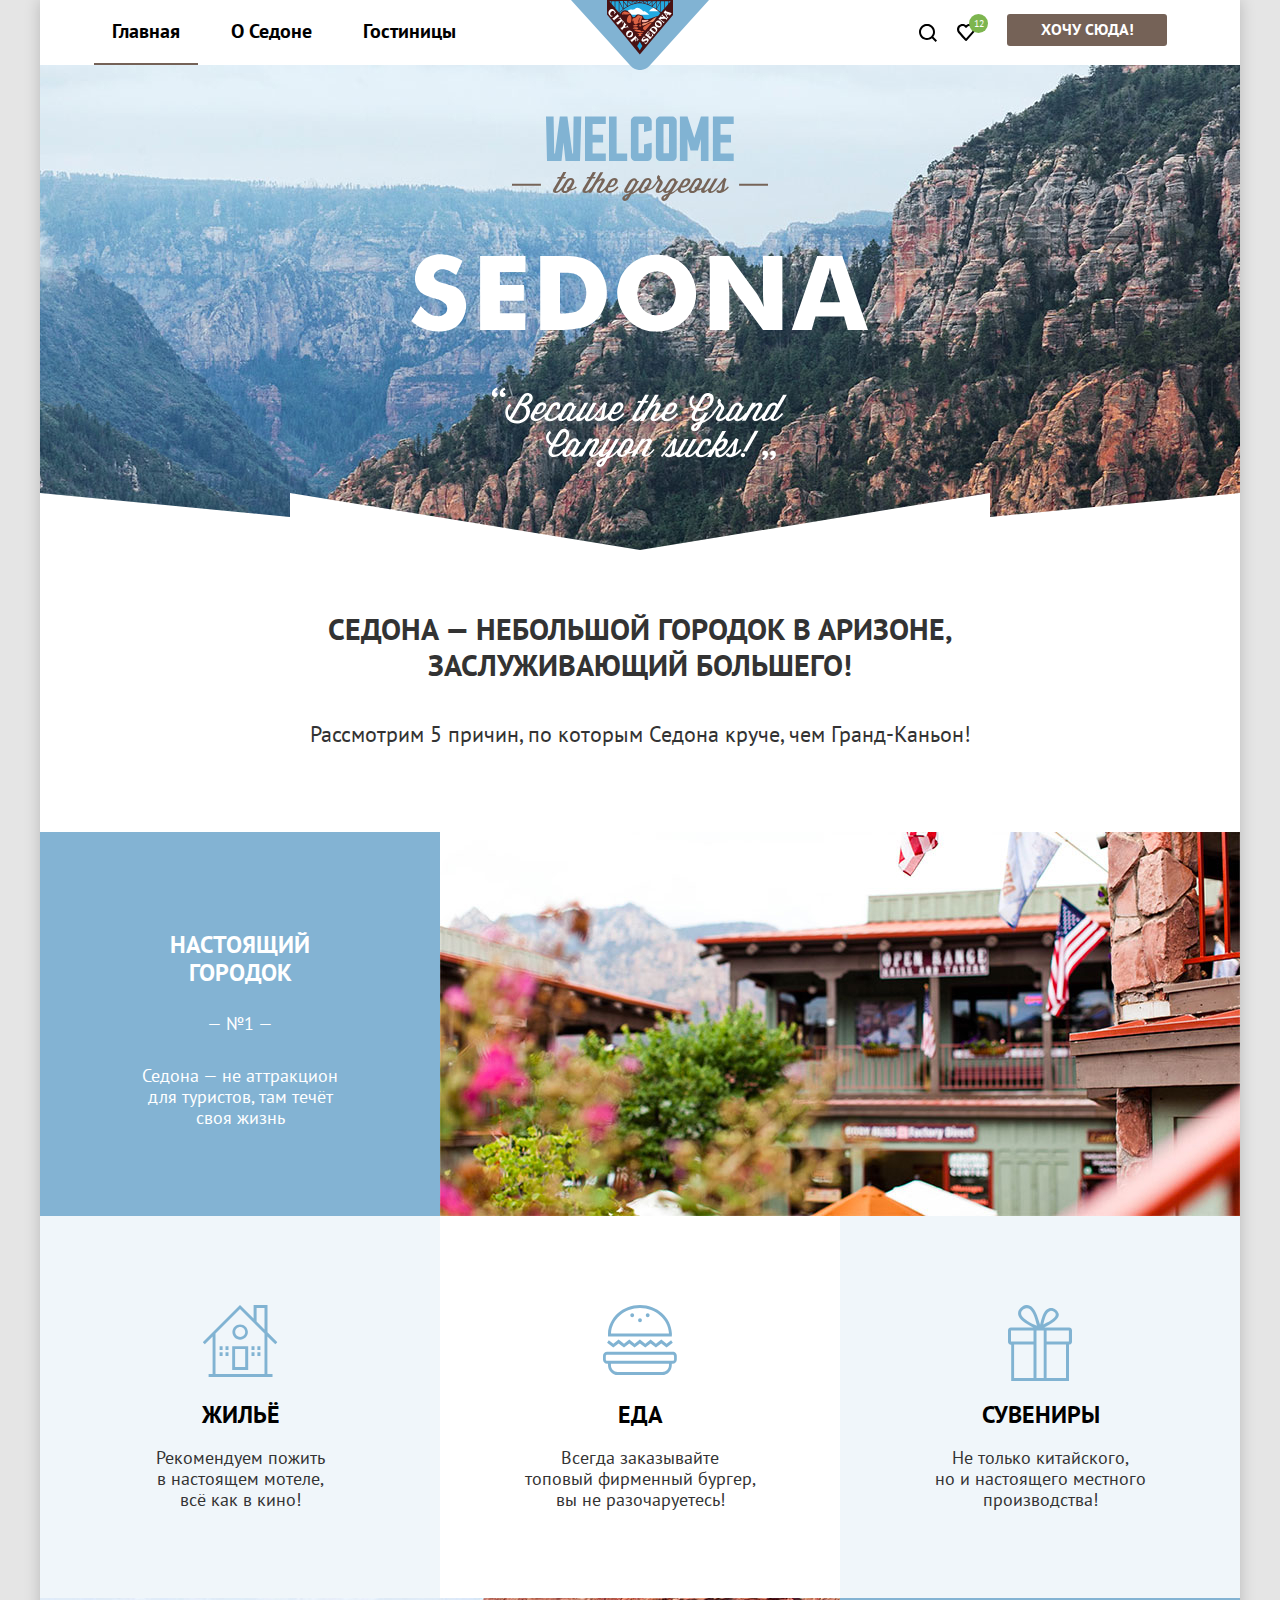
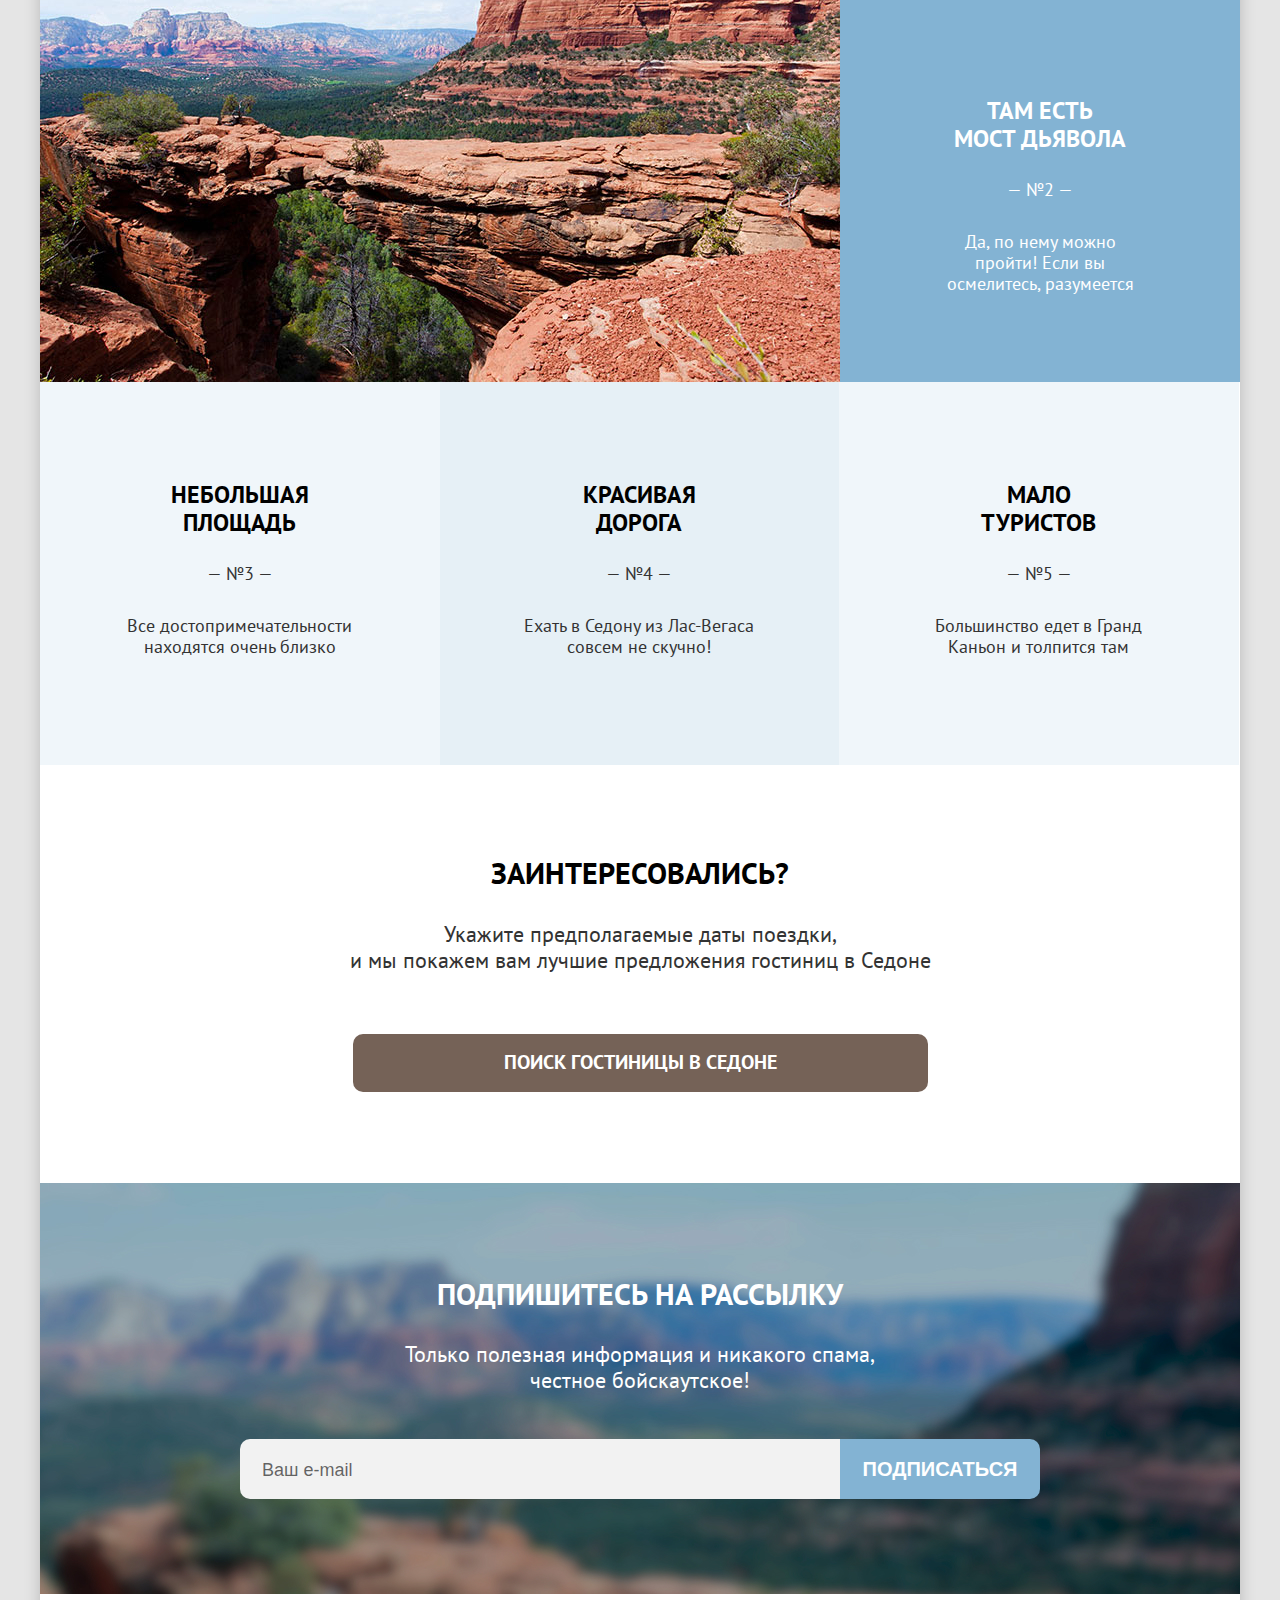
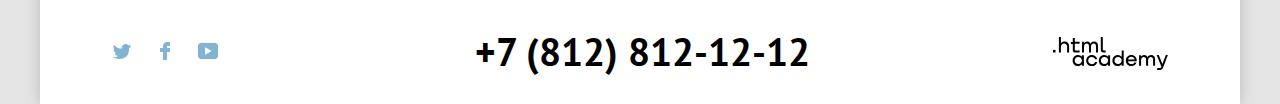
==== commit 8cd94a85: "final2" ====
--- a/index.html
+++ b/index.html
@@ -13,7 +13,7 @@
   <div class="main-container">
     <header class="header">
       <a class="header-logo">
-        <img src="./img/sedona-logo.svg" alt="Логотип сайта Седона" class="header-logo-img" width="138" height="70">
+        <img src="./img/sedona-logo.svg" alt="Логотип сайта Седона." class="header-logo-img" width="138" height="70">
       </a>
       <nav class="main-nav">
         <ul class="site-list">
@@ -51,7 +51,7 @@
               <ul class="cart-list">
                 <li class="cart-item">
                   <a href="#" class="cart-item-link">
-                    <img src="./img/hotel-1.jpg" alt="Desert Quail Inn" class="cart-item-img" height="48" width="48">
+                    <img src="./img/hotel-1.jpg" alt="Desert Quail Inn." class="cart-item-img" height="48" width="48">
                     <p class="cart-item-name">Desert Quail Inn</p>
                     <p class="cart-item-type">Мотель</p>
                   </a>
@@ -59,7 +59,7 @@
                 </li>
                 <li class="cart-item">
                   <a href="#" class="cart-item-link">
-                    <img src="./img/hotel-2.jpg" alt="Villas at Poco Diablo" class="cart-item-img" height="48"
+                    <img src="./img/hotel-2.jpg" alt="Villas at Poco Diablo." class="cart-item-img" height="48"
                       width="48">
                     <p class="cart-item-name">Villas at Poco Diablo</p>
                     <p class="cart-item-type">Апартаменты</p>
@@ -80,7 +80,7 @@
       <h1 class="visually-hidden">Сайт города Седона</h1>
       <section class="welcome">
         <h2 class="visually-hidden">Визитная карточка</h2>
-        <img src="./img/welcome-text.svg" alt="Добро пожаловать в Седону" class="welcome-img" width="458" height="352">
+        <img src="./img/welcome-text.svg" alt="Добро пожаловать в Седону." class="welcome-img" width="458" height="352">
       </section>
 
       <section class="advantages">
@@ -178,7 +178,7 @@
           <form action="https://echo.htmlacademy.ru">
             <div class="subscribe-form-container">
               <div class="subscribe-input-container">
-                <label for="" class="visually-hidden">
+                <label for="subscribe-input" class="visually-hidden">
                   Введите ваш e-mail
                 </label>
                 <input name="e-mail" type="email" id="subscribe-input" class="subscribe-input" placeholder="Ваш e-mail"
@@ -192,6 +192,7 @@
         </div>
       </section>
       <section class="network">
+        <h2 class="visually-hidden">Ссылки на соцсети</h2>
         <ul class="network-list">
           <li class="network-item">
             <a href="" class="network-link twitter-link" aria-label="Ссылка twitter">
@@ -227,7 +228,7 @@
         <a href="tel:+78128121212" class="number-link">+7 (812) 812-12-12
         </a>
         <a href="#" class="logo-htmlacademy-link">
-          <img src="./img/logo_htmlacademy.svg" alt="Ссылка html академии" class="logo-html-link" width="115"
+          <img src="./img/logo_htmlacademy.svg" alt="Ссылка html академии." class="logo-html-link" width="115"
             height="34">
         </a>
       </section>
@@ -261,15 +262,15 @@
           </div>
           <div class="booking-people-wrapper">
             <div class="booking-people-container">
-              <lable class="booking-people-lable booking-label">Взрослые:</lable>
+              <label class="booking-people-lable booking-label" for="booking-people">Взрослые:</label>
               <div class="booking-people-input-container">
                 <button class="booking-people-minus booking-people-button">-</button>
-                <input type="text" class="booking-people-input" value="2">
+                <input type="text" id="booking-people" name="booking-people" class="booking-people-input" value="2">
                 <button class="booking-people-plus booking-people-button">+</button>
               </div>
             </div>
             <div class="booking-people-container booking-people-container--children">
-              <lable class="booking-people-lable booking-label">Дети:</lable>
+              <label class="booking-people-lable booking-label" for="booking-children">Дети:</label>
               <div class="info-container">
                 <a href="#" class="info">i</a>
                 <p class="info-text">Укажите количество детей, которые будут с вами, возраст которых от 6 до 18 лет.
@@ -277,7 +278,7 @@
               </div>
               <div class="booking-people-input-container">
                 <button class="booking-people-minus booking-people-button">-</button>
-                <input type="text" class="booking-people-input" value="1">
+                <input type="text" id="booking-children" name="booking-children" class="booking-people-input" value="1">
                 <button class="booking-people-plus booking-people-button">+</button>
               </div>
             </div>
@@ -289,7 +290,7 @@
       </section>
     </div>
   </div>
-<script src="./js/script.js"></script>
+  <script src="./js/script.js"></script>
 </body>
 
-</html>+</html>
--- a/css/style.css
+++ b/css/style.css
@@ -24,10 +24,6 @@
   padding: 0;
   margin: 0;
   height: 100vh;
-}
-
-a {
-  text-decoration: none;
 }
 
 .visually-hidden {
@@ -93,7 +89,7 @@
 
 .site-list {
   padding: 0;
-  margin: 0;
+  margin: 0 0 0 -8px;
   list-style: none;
   display: flex;
   flex-wrap: wrap;
@@ -115,9 +111,9 @@
   line-height: 26px;
   color: var(--black);
   text-decoration: none;
-  padding: 3px 0 5px;
+  padding: 3px 9px 5px;
   margin: 0 6px;
-  border-radius: 7px;
+  border-radius: 10px;
   border: 3px solid transparent;
 }
 
@@ -314,6 +310,7 @@
   vertical-align: top;
   border: 3px solid transparent;
   border-radius: 10px;
+  text-decoration: none;
 }
 
 .cart-item-link:hover{
@@ -347,6 +344,7 @@
   line-height: 25px;
   color: var(--black);
   font-weight: 700;
+  text-decoration: none;
 }
 
 .cart-item-type {
@@ -355,6 +353,7 @@
   font-size: 16px;
   color: var(--dark);
   line-height: 18px;
+  text-decoration: none;
 }
 
 .cart-item-delete {
@@ -414,6 +413,7 @@
   box-sizing: border-box;
   padding: 17px 10px;
   border: 3px solid var(--brown);
+  text-decoration: none;
 }
 
 .cart-link-all:hover{
@@ -1074,6 +1074,7 @@
   color: var(--white);
   border: 3px solid transparent;
   cursor: pointer;
+  text-decoration: none;
 }
 
 .breadcrumbs-link:hover{
@@ -1141,14 +1142,15 @@
 
 .checkbox-label::before{
   content: "";
-  width: 20px;
-  height: 20px;
-  border-radius: 3px;
+  width: 15px;
+  height: 14px;
+  border-radius: 4px;
   background: var(--white);
   display: block;
   position: absolute;
   left: 0;
   top: 0;
+  border: 3px solid transparent;
 }
 
 .checkbox-label::after{
@@ -1168,13 +1170,16 @@
   display: block;
 }
 
-.checkbox-label::before:hover{
+.checkbox-label:hover::before{
   background: rgba(255, 255, 255, 0.6);
 }
 
-.checkbox-label::before:focus{
+
+
+.checkbox-input:focus + .checkbox-label::before{
   border-color: var(--blue);
   outline: none;
+  background: rgba(255, 255, 255, 0.6);
 }
 
 
@@ -1192,14 +1197,15 @@
 
 .radio-label::before{
   content: "";
-  width: 20px;
-  height: 20px;
+  width: 15px;
+  height: 14px;
   border-radius: 50%;
   background: var(--white);
   display: block;
   position: absolute;
   left: 0;
   top: 0;
+  border: 3px solid transparent;
 }
 
 .radio-label::after{
@@ -1218,6 +1224,18 @@
 .radio-input:checked + .radio-label::after{
   display: block;
 }
+
+.radio-label:hover::before {
+  background: rgba(255, 255, 255, 0.6);
+}
+
+.radio-input:focus + .radio-label::before {
+  border-color: var(--blue);
+  outline: none;
+  background: rgba(255, 255, 255, 0.6);
+}
+
+
 
 .min-max-container{
   border: 2px solid var(--white);
@@ -1342,6 +1360,8 @@
   position: absolute;
   top: 0;
   left: 0;
+  border: none;
+  cursor: pointer;
 }
 
 .range-handle--min{
@@ -1480,6 +1500,7 @@
   border: 2px solid #E6E6E6;
   box-sizing: border-box;
   border-radius: 4px;
+  background: transparent;
 }
 
 .sorting-link::before{
@@ -1753,6 +1774,7 @@
   box-sizing: border-box;
   padding-top: 14px;
   border-radius: 4px;
+  text-decoration: none;
 }
 
 .pagination-sorting-page{
@@ -2160,4 +2182,4 @@
   100% {
     transform: translateY(0);
   }
-}+}
